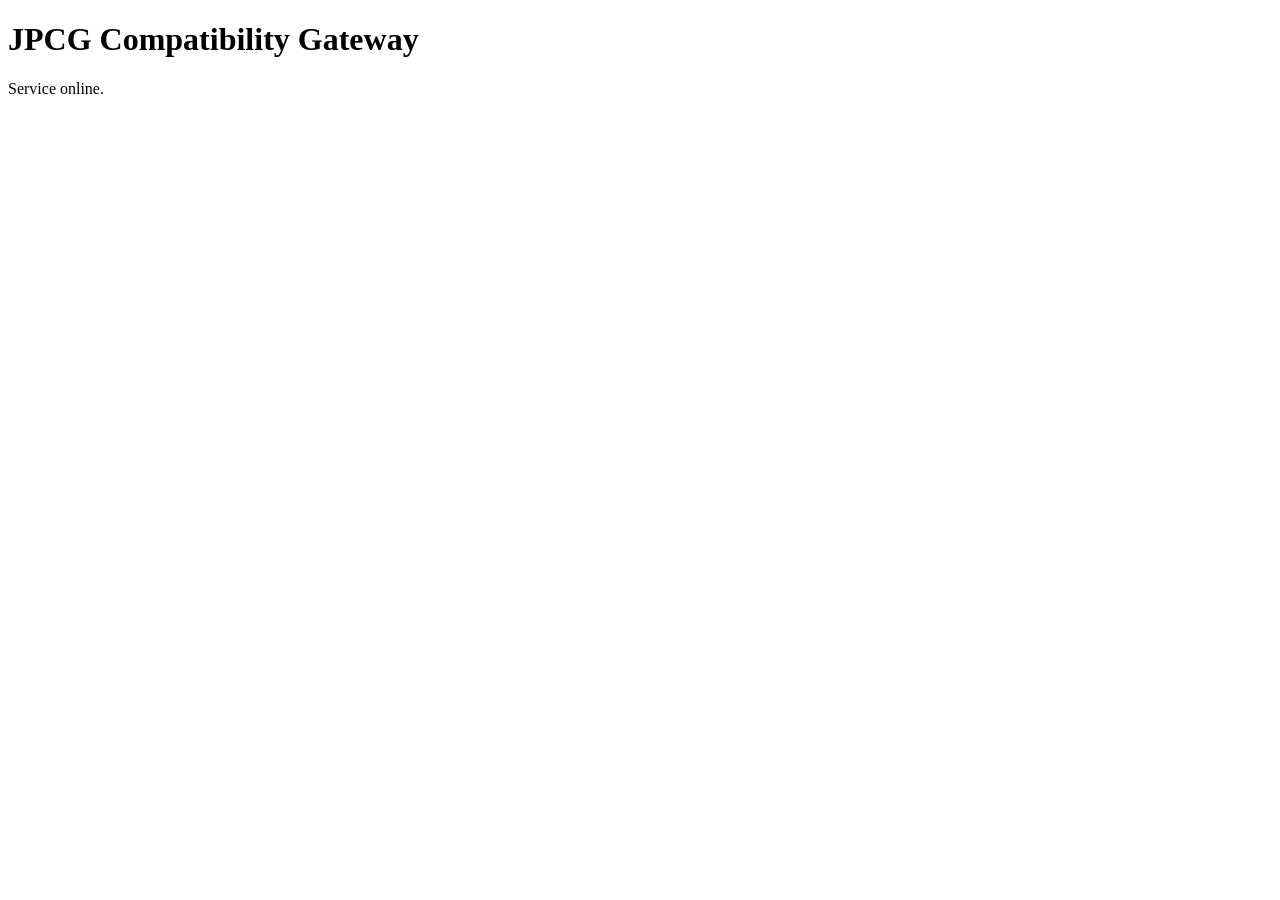
==== cloudflare-pages/public/index.html @ f0436034 "Add files via upload" ====
<!doctype html>
<html lang="en">
<head>
  <meta charset="utf-8">
  <meta name="viewport" content="width=device-width,initial-scale=1">
  <title>JPCG Compatibility Gateway</title>
</head>
<body>
  <h1>JPCG Compatibility Gateway</h1>
  <p>Service online.</p>
</body>
</html>
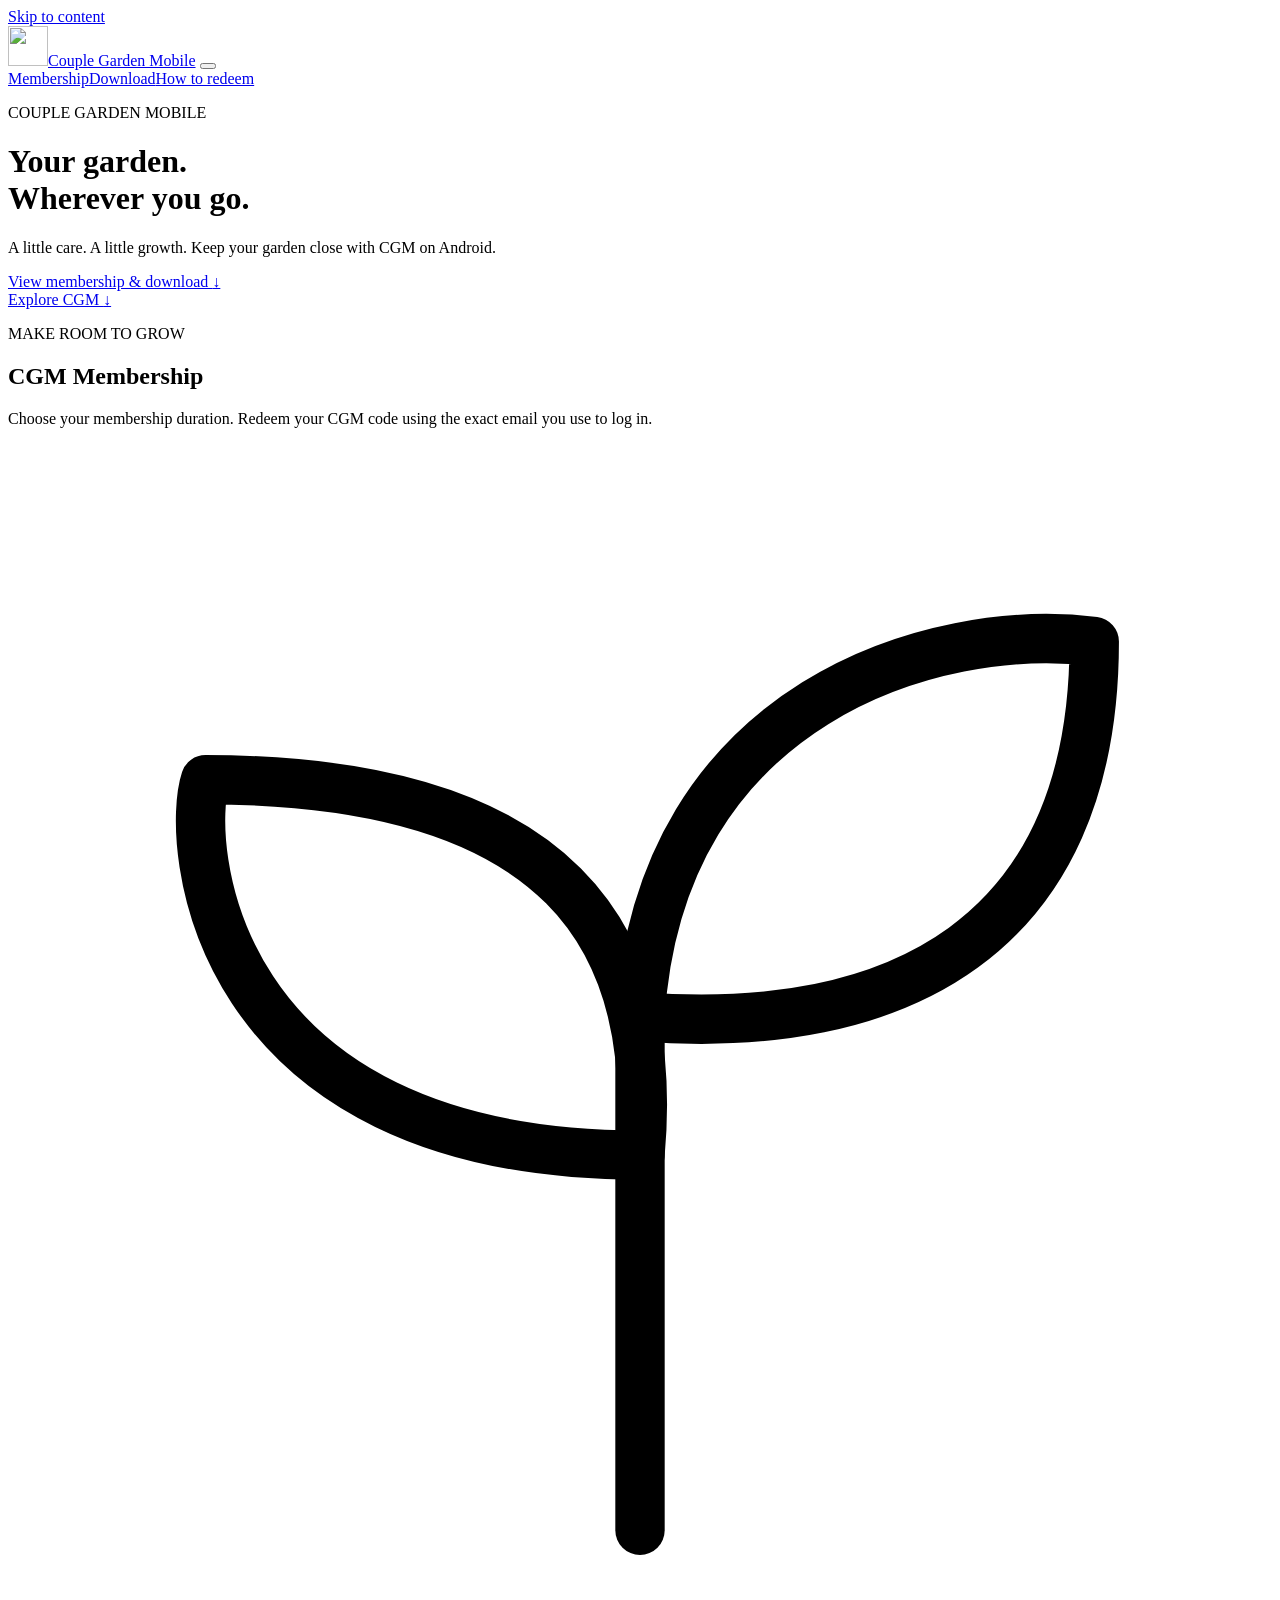
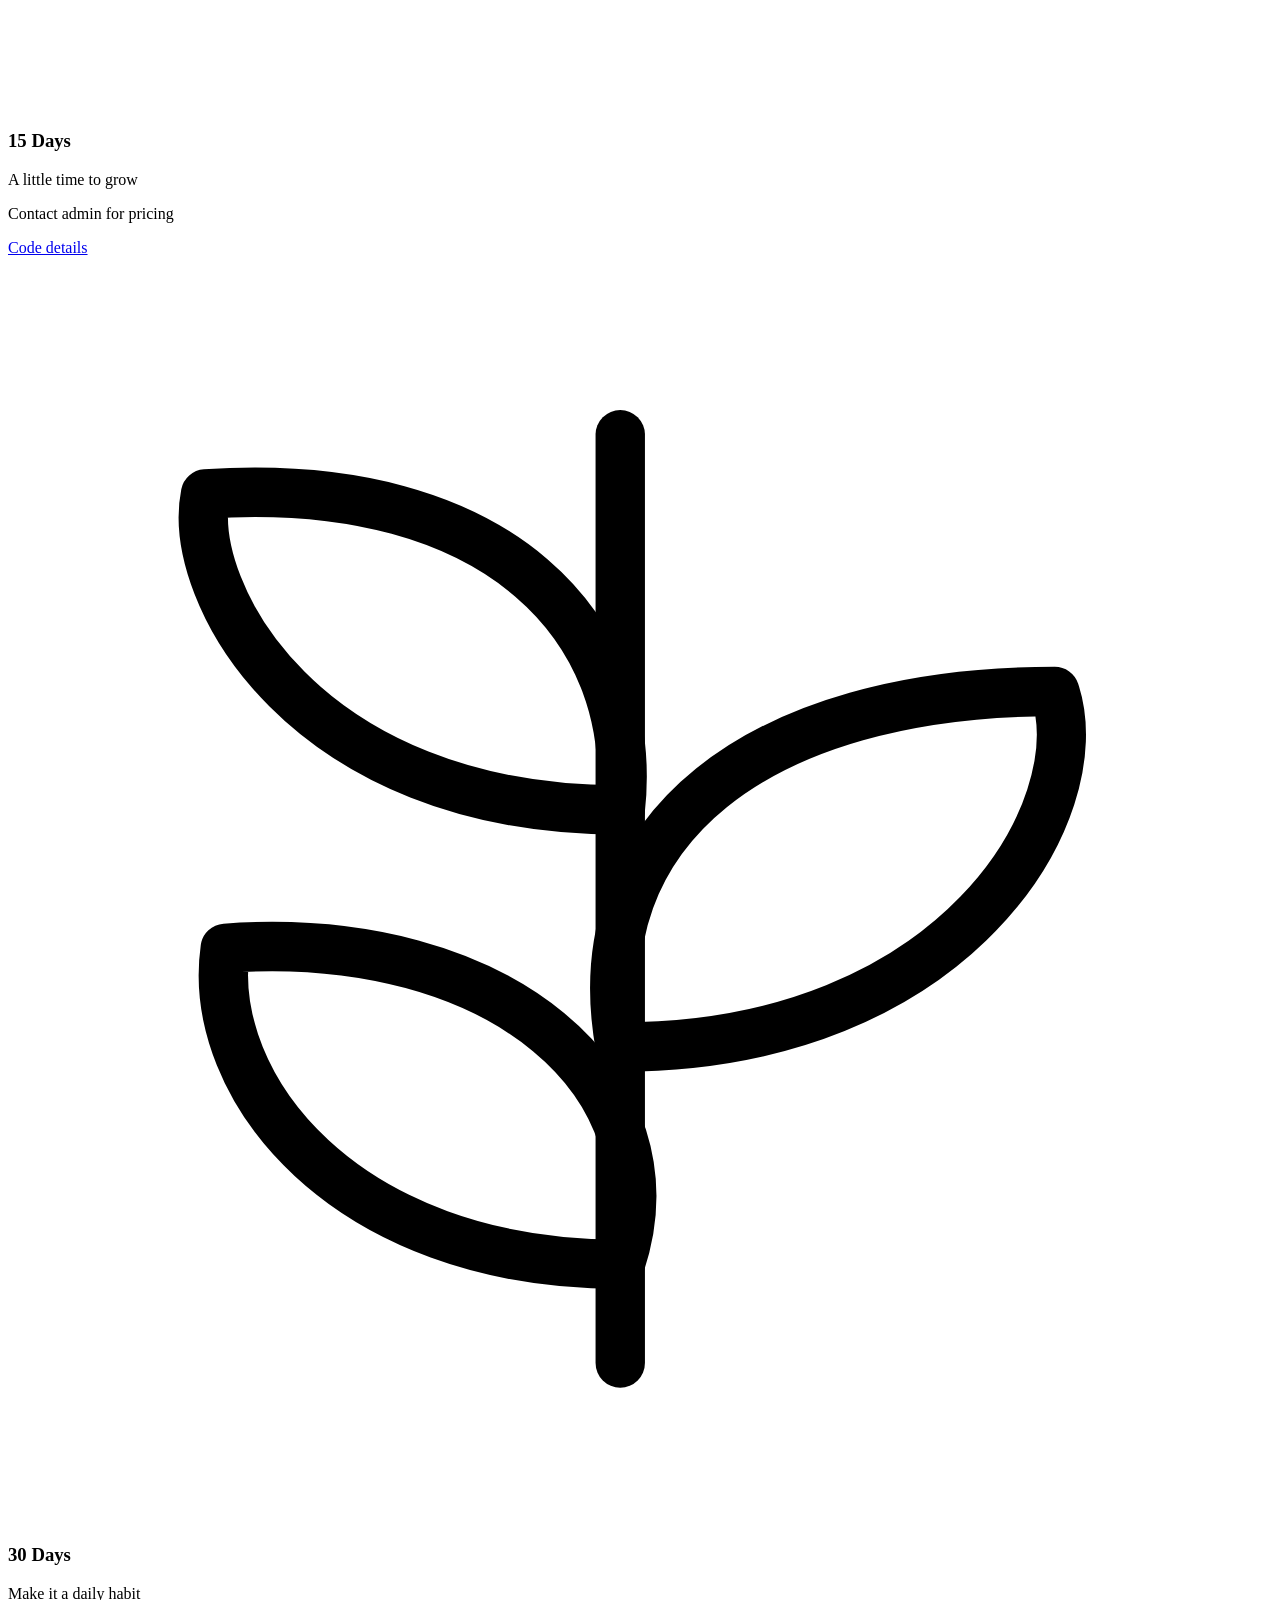
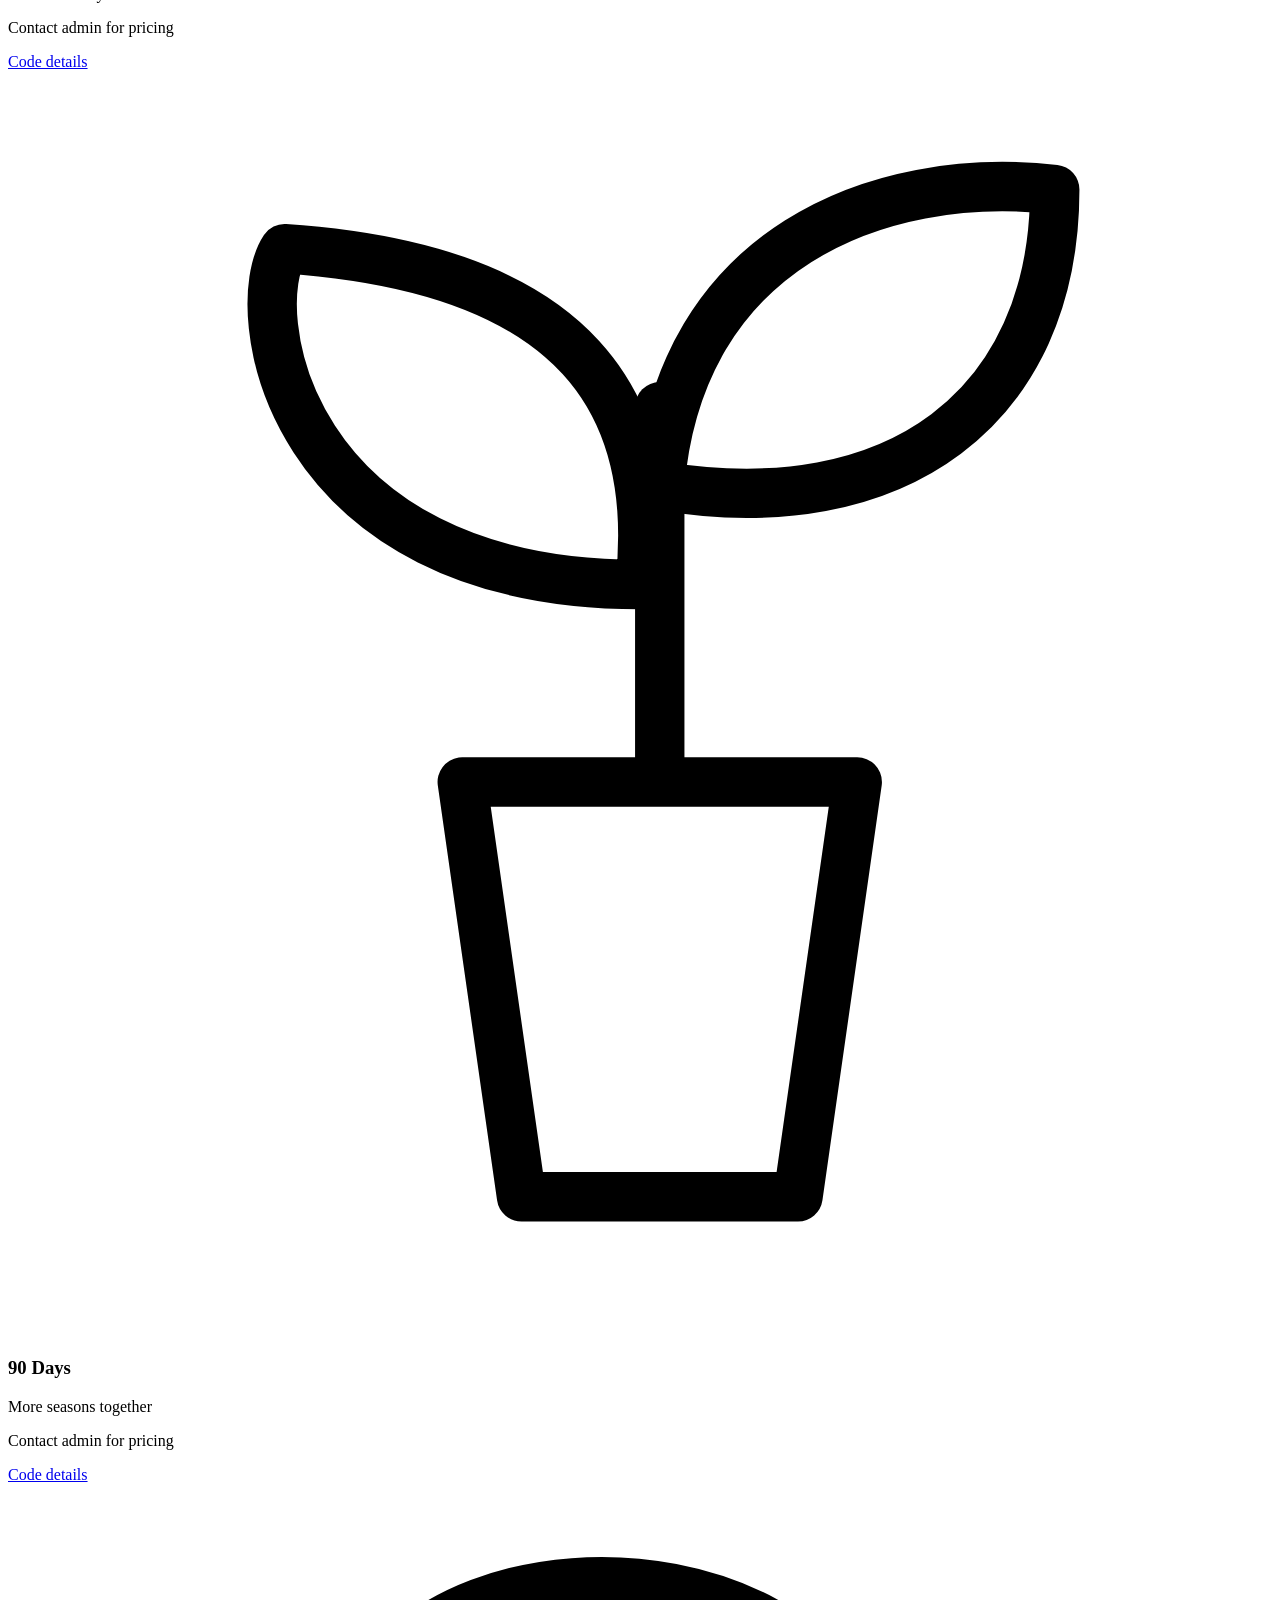
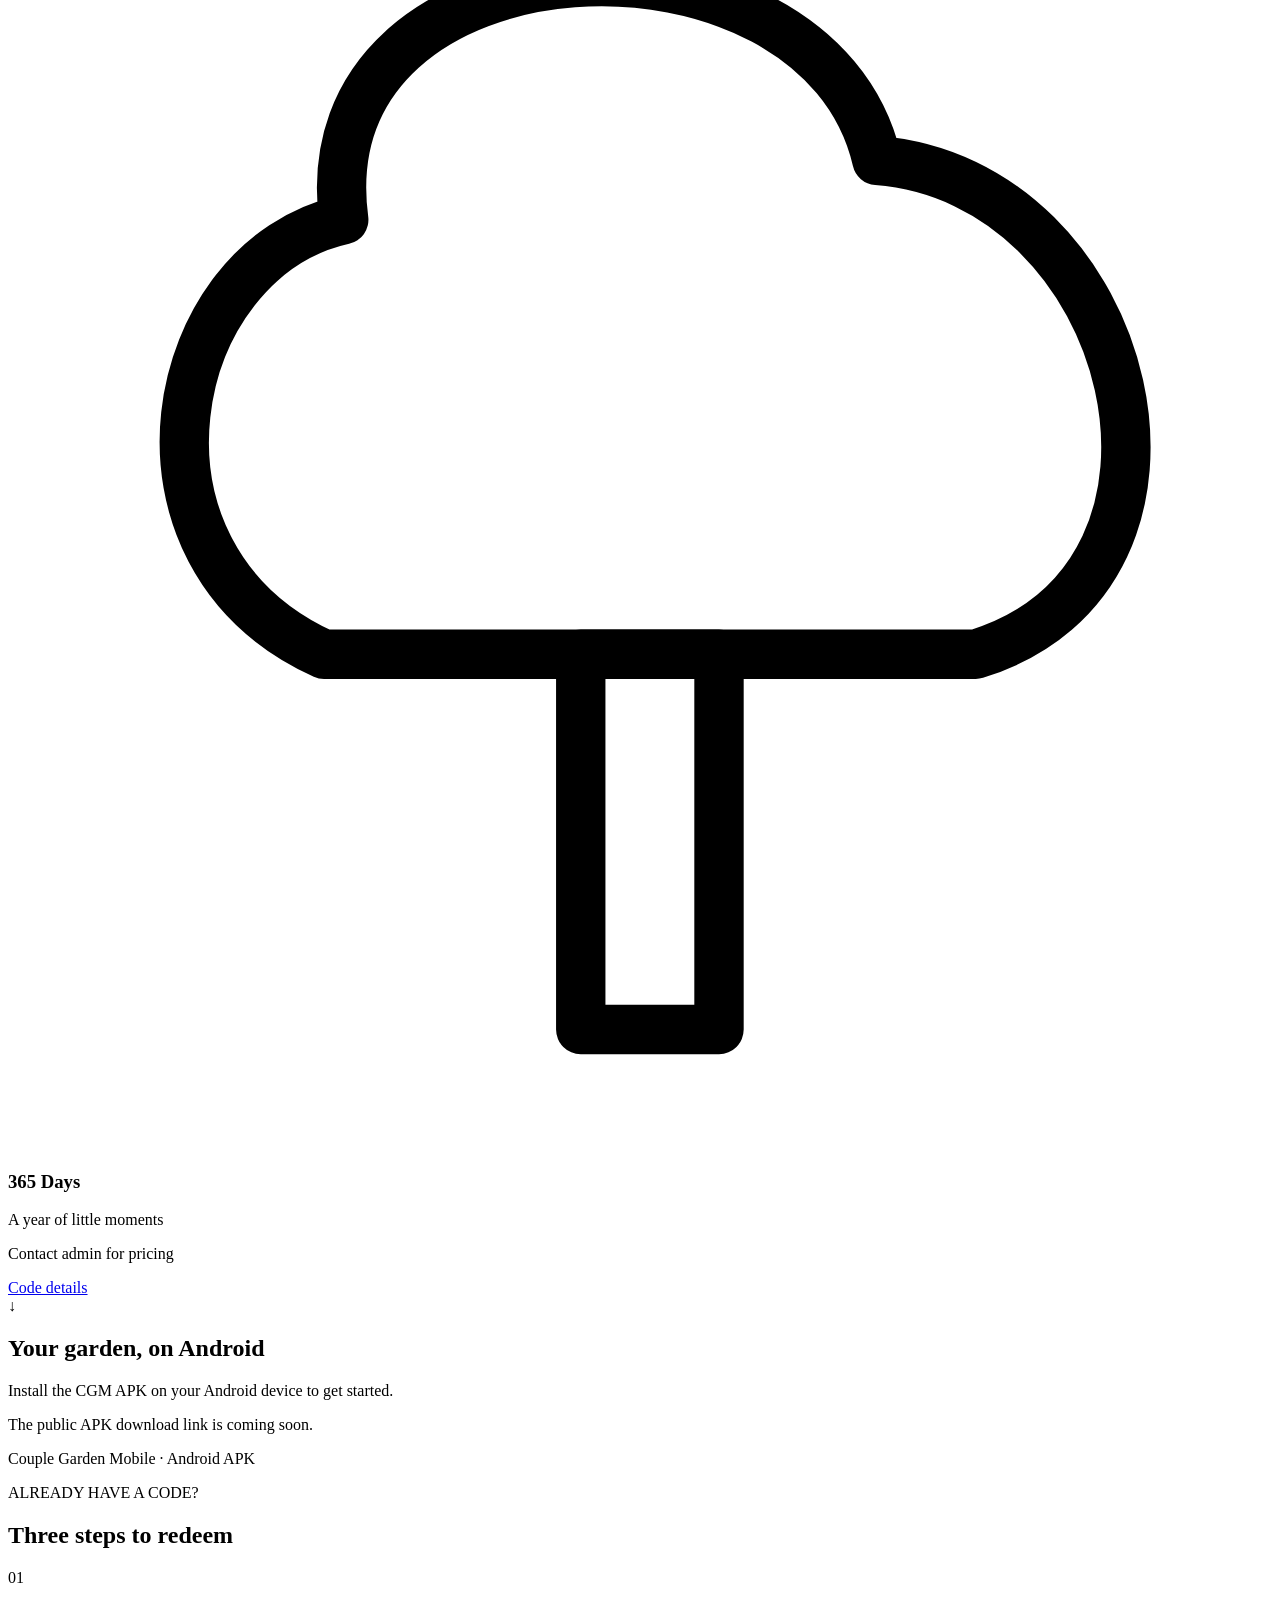
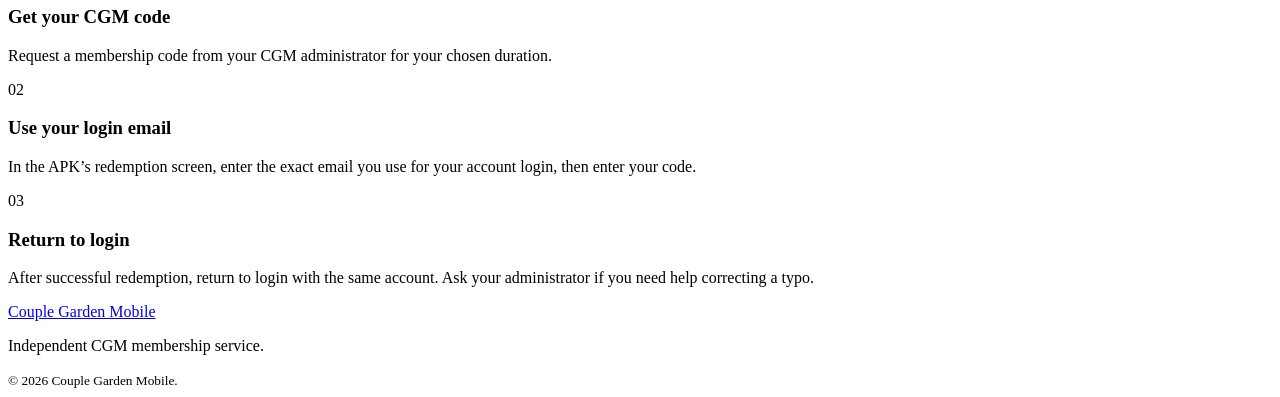
==== commit 823560c7: "Add files via upload" ====
--- a/cloudflare-pages/public/index.html
+++ b/cloudflare-pages/public/index.html
@@ -1,12 +1,29 @@
 <!doctype html>
 <html lang="en">
 <head>
-  <meta charset="utf-8">
-  <meta name="viewport" content="width=device-width,initial-scale=1">
-  <title>JPCG Compatibility Gateway</title>
+<meta charset="utf-8"><meta name="viewport" content="width=device-width,initial-scale=1">
+<meta name="theme-color" content="#285f3c"><meta name="description" content="Couple Garden Mobile — CGM membership plans, redemption guidance, and Android downloads.">
+<title>Couple Garden Mobile | CGM</title>
+<link rel="icon" href="assets/cgm-logo.png"><link rel="stylesheet" href="assets/site.css">
+<script src="site-config.js" defer></script><script src="assets/site.js" defer></script>
 </head>
-<body>
-  <h1>JPCG Compatibility Gateway</h1>
-  <p>Service online.</p>
-</body>
-</html>
+<body id="top">
+<a class="skip" href="#main">Skip to content</a>
+<nav class="navigation" aria-label="Main navigation"><div class="nav-inner">
+<a class="brand" href="#top"><img src="assets/cgm-logo.png" width="40" height="40" alt=""><span>Couple Garden Mobile</span></a>
+<button class="menu-toggle" type="button" aria-expanded="false" aria-controls="nav-links" aria-label="Open navigation"><span></span><span></span><span></span></button>
+<div id="nav-links" class="nav-links"><a href="#pricing">Membership</a><a href="#download">Download</a><a href="#membership">How to redeem</a></div>
+</div></nav>
+<main id="main">
+<header class="hero"><div class="hero-content"><p class="eyebrow">COUPLE GARDEN MOBILE</p><h1>Your garden.<br>Wherever you go.</h1><div class="divider"></div><p class="hero-description">A little care. A little growth. Keep your garden close with CGM on Android.</p><a class="button button-green" href="#pricing">View membership &amp; download <span aria-hidden="true">↓</span></a></div><a class="scroll-note" href="#pricing">Explore CGM <span aria-hidden="true">↓</span></a></header>
+<section class="section plans" id="pricing"><div class="container"><p class="eyebrow dark">MAKE ROOM TO GROW</p><h2>CGM Membership</h2><div class="divider"></div><p class="section-intro">Choose your membership duration. Redeem your CGM code using the exact email you use to log in.</p>
+<div class="plan-grid">
+<article class="plan"><div class="plant" aria-hidden="true"><svg viewBox="0 0 64 64" fill="none" stroke="currentColor" stroke-width="2.5" stroke-linecap="round" stroke-linejoin="round"><path d="M32 55V27"/><path d="M32 36C10 36 9 20 10 17c18 0 23 8 22 19Z"/><path d="M32 29C33 13 47 9 55 10c0 15-10 20-23 19Z"/></svg></div><h3>15 Days</h3><p class="plan-note">A little time to grow</p><p class="price" data-days="15">Contact admin for pricing</p><a class="button button-outline plan-link" href="#membership">Code details</a></article>
+<article class="plan"><div class="plant" aria-hidden="true"><svg viewBox="0 0 64 64" fill="none" stroke="currentColor" stroke-width="2.5" stroke-linecap="round" stroke-linejoin="round"><path d="M31 56V9"/><path d="M31 28C15 28 9 17 10 12c15-1 22 7 21 16Z"/><path d="M31 40c17 0 24-12 22-18-15 0-24 7-22 18Z"/><path d="M31 51c-14 0-21-9-20-16 14-1 23 7 20 16Z"/></svg></div><h3>30 Days</h3><p class="plan-note">Make it a daily habit</p><p class="price" data-days="30">Contact admin for pricing</p><a class="button button-outline plan-link" href="#membership">Code details</a></article>
+<article class="plan"><div class="plant" aria-hidden="true"><svg viewBox="0 0 64 64" fill="none" stroke="currentColor" stroke-width="2.5" stroke-linecap="round" stroke-linejoin="round"><path d="M23 36h20l-3 21H26Z"/><path d="M33 35V17"/><path d="M32 26C14 26 12 12 14 9c15 1 19 8 18 17Z"/><path d="M33 21C34 9 44 5 53 6c0 11-8 17-20 15Z"/></svg></div><h3>90 Days</h3><p class="plan-note">More seasons together</p><p class="price" data-days="90">Contact admin for pricing</p><a class="button button-outline plan-link" href="#membership">Code details</a></article>
+<article class="plan"><div class="plant" aria-hidden="true"><svg viewBox="0 0 64 64" fill="none" stroke="currentColor" stroke-width="2.5" stroke-linecap="round" stroke-linejoin="round"><path d="M29 39h7v19h-7Z"/><path d="M16 39c-11-5-8-20 1-22-2-15 24-16 27-3 13 1 18 21 5 25Z"/></svg></div><h3>365 Days</h3><p class="plan-note">A year of little moments</p><p class="price" data-days="365">Contact admin for pricing</p><a class="button button-outline plan-link" href="#membership">Code details</a></article>
+</div></div></section>
+<section class="download section" id="download"><div class="container"><span class="android-mark" aria-hidden="true">↓</span><h2>Your garden, on Android</h2><div class="divider light"></div><p>Install the CGM APK on your Android device to get started.</p><a id="download-link" class="button button-light" hidden>Download CGM APK <span aria-hidden="true">↗</span></a><p id="download-pending" class="download-pending">The public APK download link is coming soon.</p><p class="download-caption">Couple Garden Mobile · Android APK</p></div></section>
+<section class="section redemption" id="membership"><div class="container"><p class="eyebrow dark">ALREADY HAVE A CODE?</p><h2>Three steps to redeem</h2><div class="divider"></div><div class="steps"><article><span class="step-number">01</span><h3>Get your CGM code</h3><p>Request a membership code from your CGM administrator for your chosen duration.</p></article><article><span class="step-number">02</span><h3>Use your login email</h3><p>In the APK’s redemption screen, enter the exact email you use for your account login, then enter your code.</p></article><article><span class="step-number">03</span><h3>Return to login</h3><p>After successful redemption, return to login with the same account. Ask your administrator if you need help correcting a typo.</p></article></div><a id="contact-link" class="button button-outline" hidden>Contact CGM admin <span aria-hidden="true">↗</span></a></div></section>
+</main><footer><a class="footer-brand" href="#top">Couple Garden Mobile</a><p>Independent CGM membership service.</p><small>© <span id="year">2026</span> Couple Garden Mobile.</small></footer>
+</body></html>
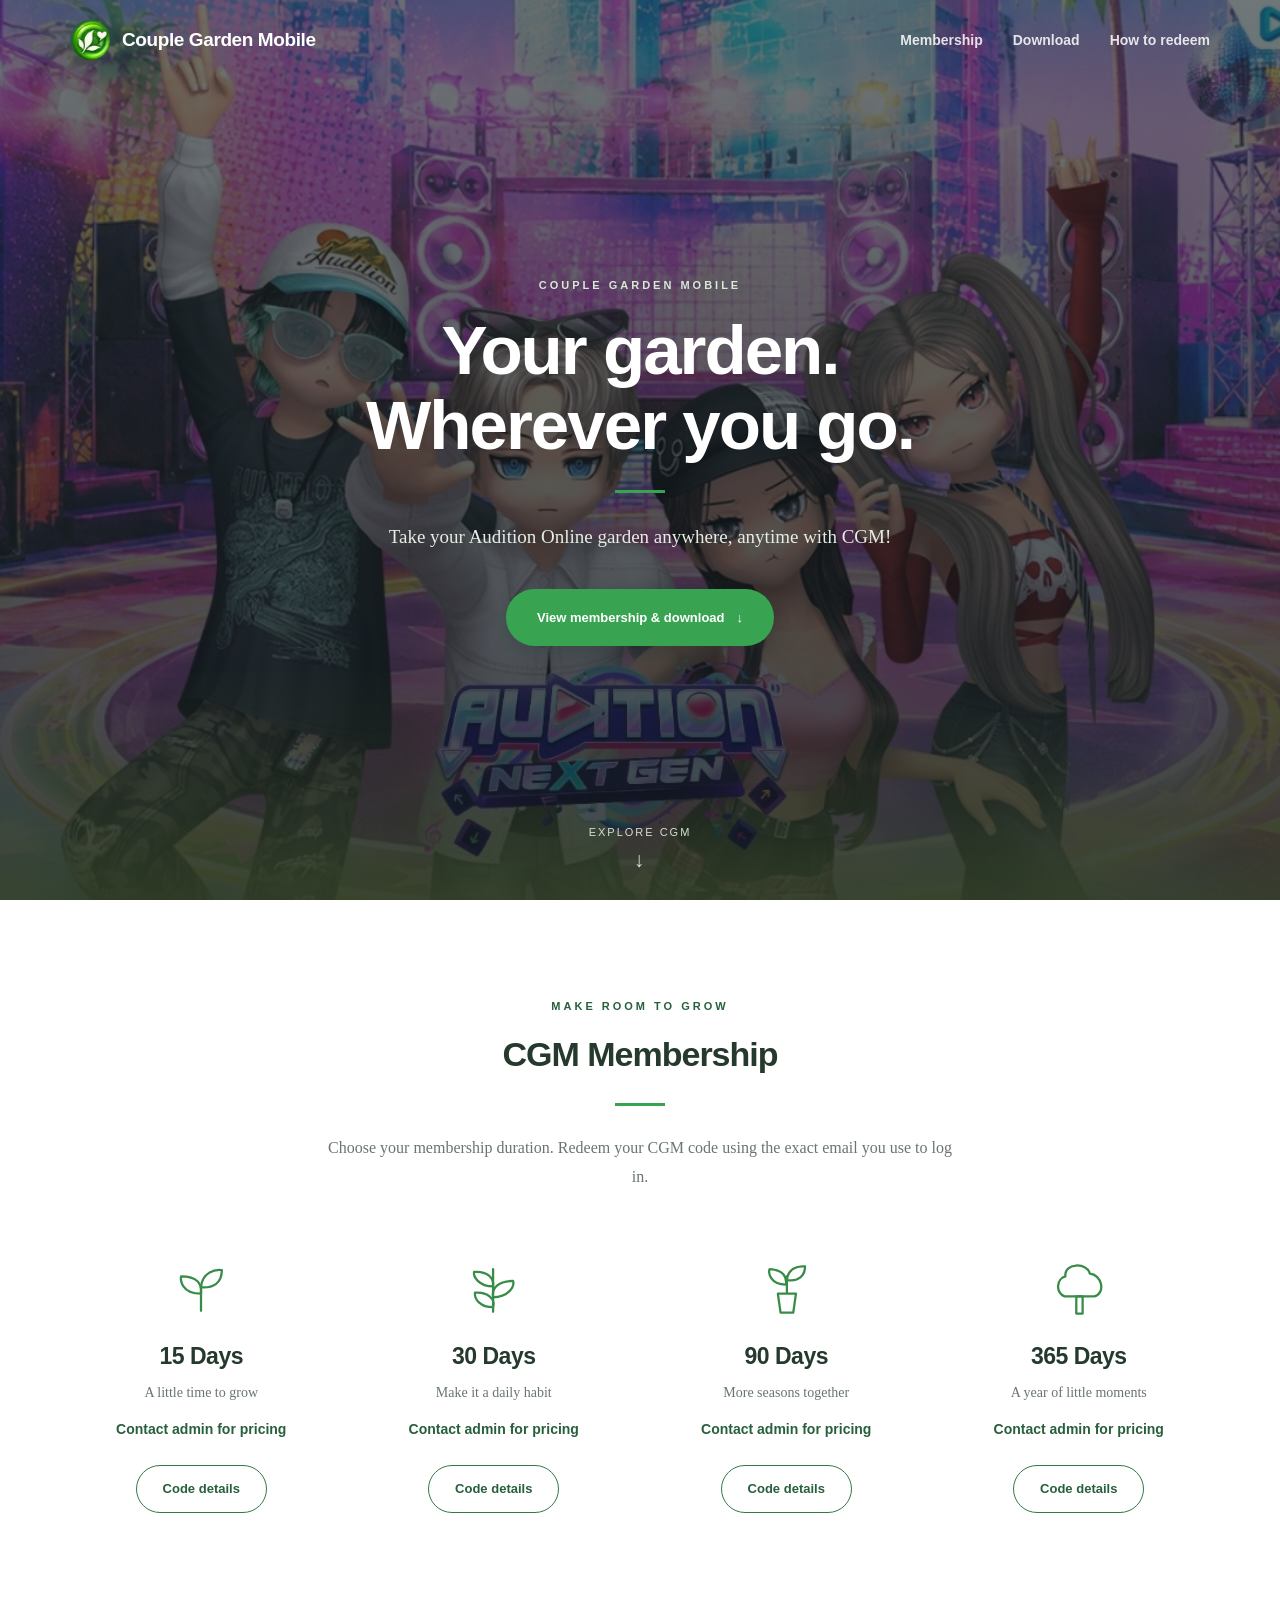
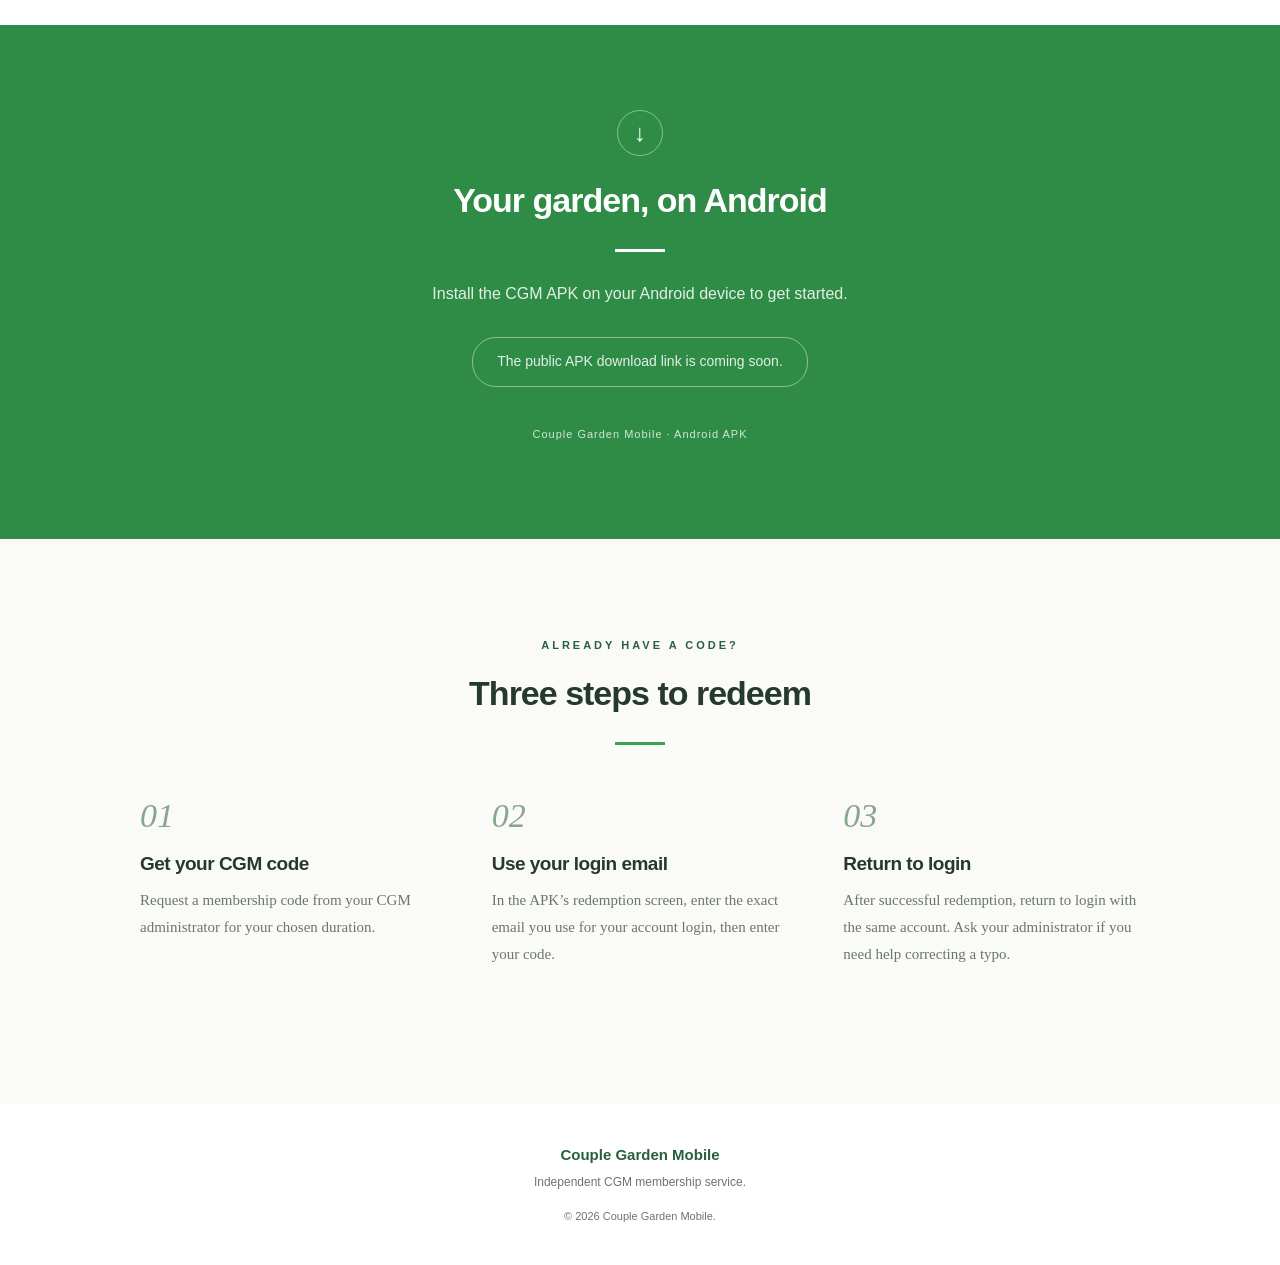
==== commit e89525cb: "Add files via upload" ====
--- a/cloudflare-pages/public/index.html
+++ b/cloudflare-pages/public/index.html
@@ -15,7 +15,7 @@
 <div id="nav-links" class="nav-links"><a href="#pricing">Membership</a><a href="#download">Download</a><a href="#membership">How to redeem</a></div>
 </div></nav>
 <main id="main">
-<header class="hero"><div class="hero-content"><p class="eyebrow">COUPLE GARDEN MOBILE</p><h1>Your garden.<br>Wherever you go.</h1><div class="divider"></div><p class="hero-description">A little care. A little growth. Keep your garden close with CGM on Android.</p><a class="button button-green" href="#pricing">View membership &amp; download <span aria-hidden="true">↓</span></a></div><a class="scroll-note" href="#pricing">Explore CGM <span aria-hidden="true">↓</span></a></header>
+<header class="hero"><div class="hero-content"><p class="eyebrow">COUPLE GARDEN MOBILE</p><h1>Your garden.<br>Wherever you go.</h1><div class="divider"></div><p class="hero-description">Take your Audition Online garden anywhere, anytime with CGM!</p><a class="button button-green" href="#pricing">View membership &amp; download <span aria-hidden="true">↓</span></a></div><a class="scroll-note" href="#pricing">Explore CGM <span aria-hidden="true">↓</span></a></header>
 <section class="section plans" id="pricing"><div class="container"><p class="eyebrow dark">MAKE ROOM TO GROW</p><h2>CGM Membership</h2><div class="divider"></div><p class="section-intro">Choose your membership duration. Redeem your CGM code using the exact email you use to log in.</p>
 <div class="plan-grid">
 <article class="plan"><div class="plant" aria-hidden="true"><svg viewBox="0 0 64 64" fill="none" stroke="currentColor" stroke-width="2.5" stroke-linecap="round" stroke-linejoin="round"><path d="M32 55V27"/><path d="M32 36C10 36 9 20 10 17c18 0 23 8 22 19Z"/><path d="M32 29C33 13 47 9 55 10c0 15-10 20-23 19Z"/></svg></div><h3>15 Days</h3><p class="plan-note">A little time to grow</p><p class="price" data-days="15">Contact admin for pricing</p><a class="button button-outline plan-link" href="#membership">Code details</a></article>
--- a/cloudflare-pages/public/assets/site.css
+++ b/cloudflare-pages/public/assets/site.css
@@ -0,0 +1,3 @@
+:root{--green:#285f3c;--bright:#38a451;--ink:#25392d;--muted:#69766d;--cream:#fafbf8}*{box-sizing:border-box}html{scroll-behavior:smooth;scroll-padding-top:82px}body{margin:0;color:var(--ink);font-family:Arial,Helvetica,sans-serif;background:#fff}a{color:inherit;text-decoration:none}button,a{-webkit-tap-highlight-color:transparent}a:focus-visible,button:focus-visible{outline:3px solid #efb64a;outline-offset:5px}.skip{position:fixed;top:-80px;left:18px;background:white;padding:12px;z-index:20}.skip:focus{top:12px}[hidden]{display:none!important}.navigation{position:fixed;z-index:10;inset:0 0 auto;padding:20px 24px;color:white;transition:background .2s,box-shadow .2s,padding .2s}.navigation.scrolled{background:#fff;color:var(--ink);box-shadow:0 2px 20px #173e2510;padding-top:12px;padding-bottom:12px}.nav-inner{max-width:1140px;margin:auto;display:flex;align-items:center;justify-content:space-between;gap:24px}.brand{display:flex;align-items:center;gap:12px;font-size:19px;font-weight:700;letter-spacing:-.4px}.brand img{border-radius:50%}.nav-links{display:flex;gap:30px;font-size:14px;font-weight:bold}.nav-links a{opacity:.85}.nav-links a:hover{opacity:1;color:#a8e0a8}.scrolled .nav-links a:hover{color:var(--green)}.menu-toggle{display:none}.hero{min-height:720px;height:100svh;position:relative;display:grid;place-items:center;padding:125px 24px 100px;text-align:center;color:white;background:linear-gradient(180deg,#1521249c,#11191dcc),url('intro.jpg') center/cover no-repeat}.hero-content{max-width:790px}.eyebrow{font-size:11px;font-weight:bold;letter-spacing:3px;margin:0 0 22px;color:#d7ead4}.hero h1{font-size:clamp(42px,5.4vw,74px);font-weight:700;letter-spacing:-2px;line-height:1.08;margin:0}.divider{height:3px;width:50px;margin:28px auto;background:var(--bright)}.hero-description{max-width:580px;margin:0 auto 35px;color:#e5ece3;font:19px/1.7 Georgia,serif}.button{display:inline-flex;align-items:center;justify-content:center;gap:12px;min-height:48px;padding:15px 26px;border-radius:30px;font-size:13px;font-weight:bold;border:1px solid transparent;transition:transform .2s,background .2s}.button:hover{transform:translateY(-2px)}.button-green{background:var(--bright);color:white;padding:20px 30px;box-shadow:0 6px 24px #061e1b40}.button-green:hover{background:#2e9145}.scroll-note{position:absolute;bottom:28px;font-size:11px;text-transform:uppercase;letter-spacing:2px;color:#d0e1d0;display:flex;flex-direction:column;gap:10px}.scroll-note span{font-size:21px}.section{padding:100px 24px;text-align:center}.container{max-width:1140px;margin:auto}.dark{color:var(--green)}h2{font-size:34px;letter-spacing:-1px;line-height:1.2;margin:0}h3{font-size:23px;margin:0 0 12px;letter-spacing:-.5px}.section-intro{max-width:630px;margin:0 auto;color:var(--muted);font:16px/1.8 Georgia,serif}.plan-grid{display:grid;grid-template-columns:repeat(4,1fr);gap:30px;margin-top:52px}.plan{padding:18px 8px 12px}.plant{font-size:46px;margin-bottom:24px;min-height:55px}.plan-note{font:14px/1.6 Georgia,serif;color:var(--muted);margin:0 0 16px}.price{font-size:14px;min-height:20px;color:var(--green);font-weight:bold;margin:0 0 24px}.button-outline{border-color:#357847;color:var(--green);background:transparent}.button-outline:hover{background:#ecf5ed}.download{background:#2f8c47;color:#fff;padding:85px 24px}.android-mark{display:inline-flex;border:1px solid #ffffff70;width:46px;height:46px;border-radius:50%;align-items:center;justify-content:center;font-size:24px;margin-bottom:24px}.light{background:#fff}.download p{color:#e2f0e4;line-height:1.7}.button-light{background:#fff;color:var(--green);margin-top:12px}.download .download-caption{font-size:11px;letter-spacing:1px;margin-top:24px;color:#d1e7d5}.download-pending{display:inline-block;border:1px solid #ffffff70;border-radius:24px;padding:12px 24px;font-size:14px}.redemption{background:var(--cream)}.steps{display:grid;grid-template-columns:repeat(3,1fr);gap:55px;text-align:left;margin:52px auto 36px;max-width:1000px}.step-number{display:block;font:italic 34px Georgia,serif;color:#87a78b;margin-bottom:18px}.steps h3{font-size:19px}.steps p{color:var(--muted);font:15px/1.8 Georgia,serif;margin:0}footer{text-align:center;background:#fff;padding:42px 24px;color:var(--muted);font-size:12px}footer p{margin:12px 0 20px}.footer-brand{font-size:15px;font-weight:bold;color:var(--green)}footer small{font-size:11px}@media(max-width:850px){.brand{font-size:16px}.nav-links{gap:18px}.plan-grid{grid-template-columns:repeat(2,1fr);row-gap:34px}.steps{gap:28px}.hero{min-height:650px}}@media(max-width:600px){.navigation{padding:14px 18px;background:#fff;color:var(--ink)}.nav-inner{flex-wrap:wrap;gap:0}.brand{font-size:15px;gap:9px}.brand img{width:34px;height:34px}.menu-toggle{display:flex;flex-direction:column;gap:4px;padding:9px;background:transparent;border:1px solid #d4e1d5;border-radius:6px;cursor:pointer}.menu-toggle span{width:19px;height:2px;background:var(--green)}.nav-links{display:none;flex-basis:100%;padding-top:20px;flex-direction:column;gap:0}.nav-links.open{display:flex}.nav-links a{padding:12px 0}.hero{min-height:640px;height:90svh;padding:115px 24px 90px}.hero h1{font-size:44px;letter-spacing:-1.5px}.hero-description{font-size:17px}.eyebrow{font-size:10px;letter-spacing:2px}.section{padding:70px 22px}h2{font-size:29px}.plan-grid{gap:24px 8px;margin-top:35px}.plan{padding:12px 0}.plant{font-size:40px;margin-bottom:18px}.plan h3{font-size:21px}.plan-note{font-size:12px}.price{font-size:12px}.plan .button{font-size:12px;padding:12px 17px}.steps{grid-template-columns:1fr;gap:32px}.step-number{margin-bottom:10px}.download{padding:65px 22px}}@media(prefers-reduced-motion:reduce){html{scroll-behavior:auto}*{transition:none!important}}
+
+.plant{color:#388c48}.plant svg{display:block;width:58px;height:58px;margin:auto}
